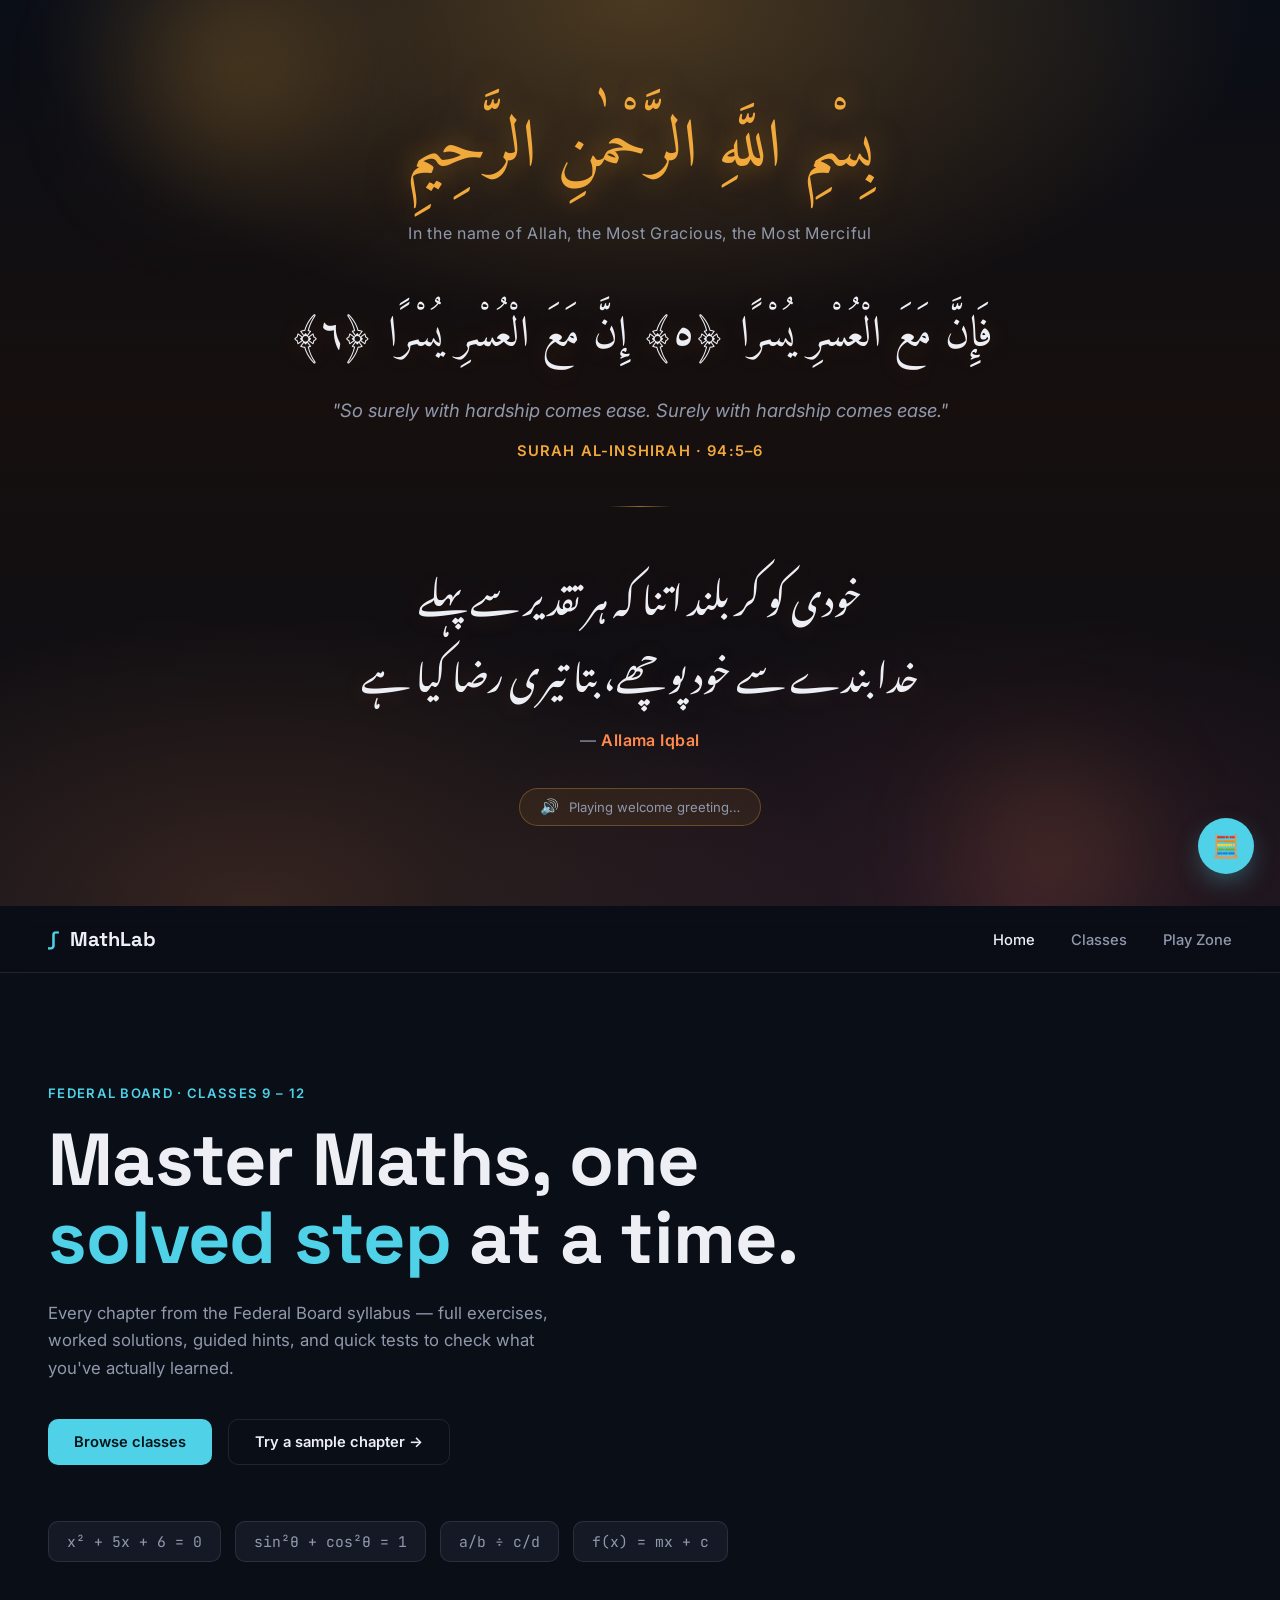
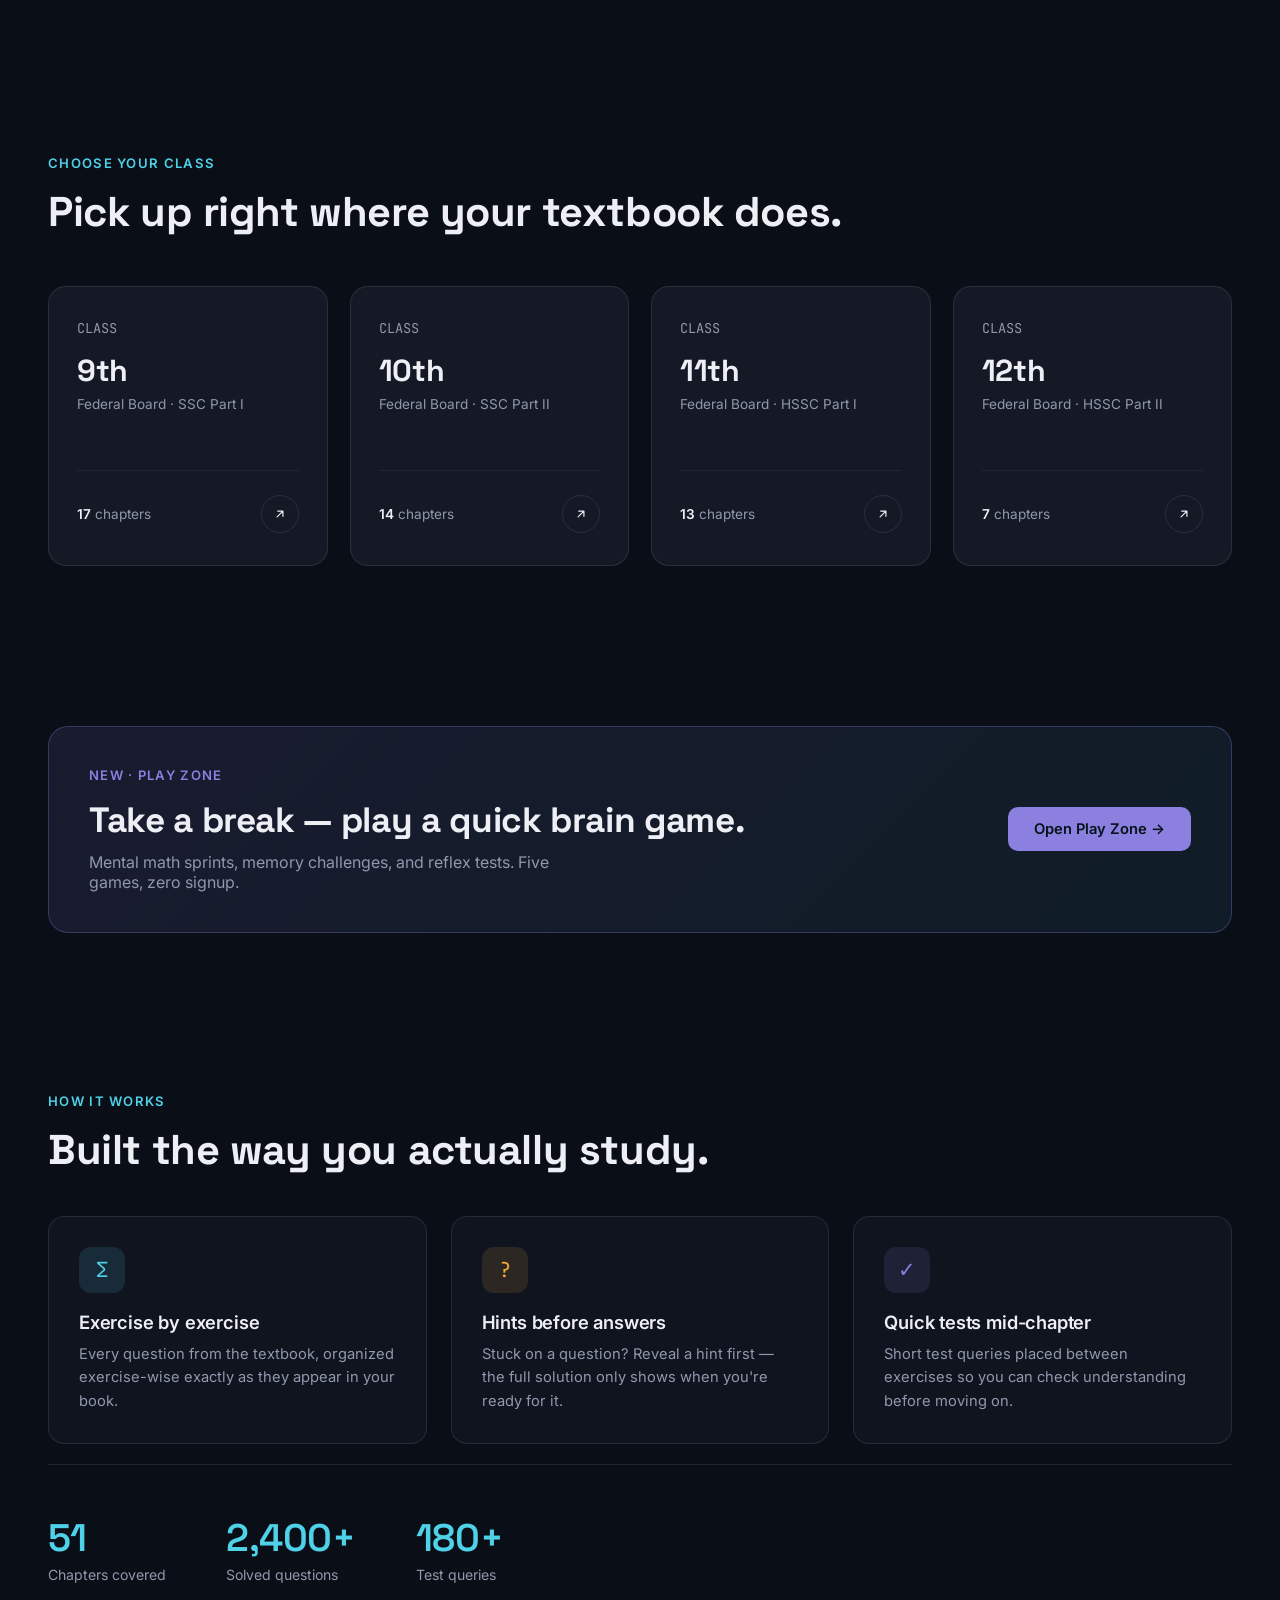
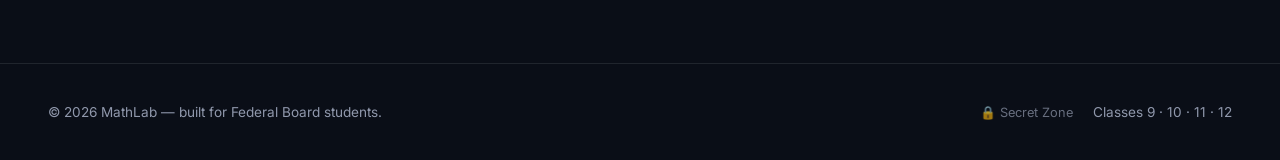
==== index.html @ 5100d020 "Add files via upload" ====
<!DOCTYPE html>
<html lang="en">
<head>
<meta charset="UTF-8">
<meta name="viewport" content="width=device-width, initial-scale=1.0">
<title>MathLab — Federal Board Maths, Classes 9–12</title>
<link rel="preconnect" href="https://fonts.googleapis.com">
<link rel="preconnect" href="https://fonts.gstatic.com" crossorigin>
<link href="https://fonts.googleapis.com/css2?family=Space+Grotesk:wght@500;600;700&family=Inter:wght@400;500;600&family=JetBrains+Mono:wght@400;500;600&family=Amiri:wght@400;700&family=Noto+Nastaliq+Urdu:wght@400;600&display=swap" rel="stylesheet">
<link rel="stylesheet" href="style.css">
<style>
  .hero{
    min-height:78vh;
    display:flex;
    flex-direction:column;
    justify-content:center;
    padding:0 48px;
  }
  .hero .section-tag{margin-bottom:20px;}
  .hero h1{
    font-size:clamp(2.6rem, 6vw, 4.6rem);
    line-height:1.05;
    max-width:780px;
  }
  .hero h1 .accent{color:var(--cyan);}
  .hero p{
    margin-top:24px;
    color:var(--ink-dim);
    max-width:520px;
    font-size:1.05rem;
    line-height:1.65;
  }
  .hero-actions{margin-top:36px; display:flex; gap:16px; flex-wrap:wrap;}

  .equation-strip{
    display:flex;
    gap:14px;
    margin-top:56px;
    flex-wrap:wrap;
  }
  .eq-chip{
    border:1px solid var(--line);
    background:var(--bg-card);
    padding:10px 18px;
    border-radius:10px;
    font-family:'JetBrains Mono', monospace;
    font-size:0.92rem;
    color:var(--ink-dim);
  }

  /* ---------- Class grid ---------- */
  .class-grid{
    display:grid;
    grid-template-columns:repeat(4, 1fr);
    gap:22px;
  }
  .class-card{
    background:var(--bg-card);
    border:1px solid var(--line);
    border-radius:18px;
    padding:32px 28px;
    position:relative;
    overflow:hidden;
    cursor:pointer;
    transition:transform 0.35s cubic-bezier(.22,1,.36,1), border-color 0.35s ease, box-shadow 0.35s ease;
    display:flex;
    flex-direction:column;
    min-height:280px;
  }
  .class-card::before{
    content:'';
    position:absolute;
    top:-40%; right:-30%;
    width:220px; height:220px;
    border-radius:50%;
    opacity:0;
    transition:opacity 0.4s ease;
    filter:blur(40px);
  }
  .class-card:nth-child(1)::before{background:var(--cyan);}
  .class-card:nth-child(2)::before{background:var(--violet);}
  .class-card:nth-child(3)::before{background:var(--amber);}
  .class-card:nth-child(4)::before{background:var(--green);}
  .class-card:hover{
    transform:translateY(-6px);
    border-color:var(--line);
    box-shadow:0 20px 40px -20px rgba(0,0,0,0.5);
  }
  .class-card:hover::before{opacity:0.22;}
  .class-num{
    font-family:'JetBrains Mono', monospace;
    color:var(--ink-dim);
    font-size:0.85rem;
    position:relative; z-index:1;
  }
  .class-card h3{
    font-size:1.9rem;
    margin-top:14px;
    position:relative; z-index:1;
  }
  .class-card .board{
    color:var(--ink-dim);
    font-size:0.85rem;
    margin-top:6px;
    position:relative; z-index:1;
  }
  .class-meta{
    margin-top:auto;
    display:flex;
    justify-content:space-between;
    align-items:center;
    padding-top:24px;
    border-top:1px solid var(--line-soft);
    position:relative; z-index:1;
  }
  .class-meta .chapters{
    font-size:0.85rem;
    color:var(--ink-dim);
  }
  .class-meta .chapters b{color:var(--ink); font-weight:600;}
  .class-arrow{
    width:38px; height:38px;
    border-radius:50%;
    border:1px solid var(--line);
    display:flex; align-items:center; justify-content:center;
    transition:transform 0.35s cubic-bezier(.22,1,.36,1), border-color 0.3s ease;
  }
  .class-card:hover .class-arrow{transform:rotate(45deg); border-color:var(--cyan);}

  /* ---------- Feature row ---------- */
  .feature-grid{
    display:grid;
    grid-template-columns:repeat(3, 1fr);
    gap:24px;
  }
  .feature{
    padding:30px;
    border:1px solid var(--line);
    border-radius:16px;
    background:var(--bg-soft);
  }
  .feature .icon{
    width:46px; height:46px;
    border-radius:12px;
    display:flex; align-items:center; justify-content:center;
    font-family:'JetBrains Mono', monospace;
    font-size:1.3rem;
    margin-bottom:18px;
  }
  .feature:nth-child(1) .icon{background:rgba(79,209,232,0.12); color:var(--cyan);}
  .feature:nth-child(2) .icon{background:rgba(242,169,59,0.12); color:var(--amber);}
  .feature:nth-child(3) .icon{background:rgba(139,127,224,0.12); color:var(--violet);}
  .feature h3{font-size:1.15rem; margin-bottom:10px; font-weight:600; font-family:'Inter',sans-serif;}
  .feature p{color:var(--ink-dim); font-size:0.92rem; line-height:1.6;}

  .stats-row{
    display:flex;
    gap:60px;
    flex-wrap:wrap;
    border-top:1px solid var(--line);
    padding-top:48px;
    margin-top:20px;
  }
  .stat h2{font-size:2.4rem; color:var(--cyan); font-weight:600;}
  .stat p{color:var(--ink-dim); font-size:0.88rem; margin-top:4px;}

  /* =========================================================
     ISLAMIC INTRO SECTION
     ========================================================= */
  .islamic-intro{
    position:relative;
    z-index:2;
    padding:90px 48px 80px;
    overflow:hidden;
    text-align:center;
    isolation:isolate;
  }

  /* Sunset glow backdrop — works standalone, and an image can be layered behind it later */
  .islamic-intro .intro-bg{
    position:absolute; inset:0; z-index:1;
    background:
      radial-gradient(ellipse 80% 60% at 50% 0%, rgba(242,169,59,0.28), transparent 60%),
      radial-gradient(ellipse 70% 50% at 20% 100%, rgba(255,138,76,0.18), transparent 65%),
      radial-gradient(ellipse 70% 50% at 80% 100%, rgba(232,99,107,0.16), transparent 65%),
      linear-gradient(180deg, #0A0E17 0%, #160F0E 45%, #0A0E17 100%);
    animation:introGlowShift 14s ease-in-out infinite;
  }
  /* If a background photo is added, it sits here, with the glow gradient as a soft overlay on top */
  .islamic-intro .intro-bg-image{
    position:absolute; inset:0; z-index:0;
    background-size:cover; background-position:center;
    opacity:0; /* becomes visible once an image URL is set */
  }
  .islamic-intro .intro-bg-image.has-image{ opacity:0.55; }

  @keyframes introGlowShift{
    0%, 100%{ filter:brightness(1) saturate(1); }
    50%{ filter:brightness(1.12) saturate(1.15); }
  }

  .intro-glow-orb{
    position:absolute; z-index:2; border-radius:50%; filter:blur(60px); pointer-events:none;
    background:radial-gradient(circle, rgba(242,169,59,0.35), transparent 70%);
    animation:introOrbFloat 10s ease-in-out infinite;
  }
  .intro-glow-orb.orb1{ width:260px; height:260px; top:-60px; left:8%; }
  .intro-glow-orb.orb2{ width:200px; height:200px; bottom:-40px; right:10%; animation-delay:-4s;
    background:radial-gradient(circle, rgba(255,138,76,0.3), transparent 70%); }

  @keyframes introOrbFloat{
    0%, 100%{ transform:translateY(0) scale(1); }
    50%{ transform:translateY(-18px) scale(1.08); }
  }

  .bismillah{
    position:relative; z-index:3;
    font-family:'Amiri', serif;
    font-size:4.2rem;
    color:#F2A93B;
    text-shadow:0 0 30px rgba(242,169,59,0.5), 0 0 70px rgba(242,169,59,0.25);
    margin-bottom:14px;
    opacity:0;
    animation:introFadeUp 1s ease forwards;
    animation-delay:0.1s;
    direction:rtl;
  }
  .bismillah-translit{
    position:relative; z-index:3;
    color:var(--ink-dim);
    font-size:1rem;
    letter-spacing:0.04em;
    margin-bottom:54px;
    opacity:0;
    animation:introFadeUp 1s ease forwards;
    animation-delay:0.25s;
  }

  .ayah-block{
    position:relative; z-index:3;
    max-width:820px;
    margin:0 auto 46px;
    opacity:0;
    animation:introFadeUp 1s ease forwards;
    animation-delay:0.4s;
  }
  .ayah-arabic{
    font-family:'Amiri', serif;
    font-size:2.7rem;
    line-height:1.8;
    color:var(--ink);
    text-shadow:0 0 24px rgba(242,169,59,0.18);
    direction:rtl;
  }
  .ayah-translation{
    color:var(--ink-dim);
    font-size:1.15rem;
    line-height:1.7;
    margin-top:20px;
    font-style:italic;
  }
  .ayah-ref{
    color:#F2A93B;
    font-size:0.92rem;
    font-weight:600;
    letter-spacing:0.08em;
    text-transform:uppercase;
    margin-top:16px;
    display:block;
  }

  .intro-divider{
    position:relative; z-index:3;
    width:64px; height:1px;
    background:linear-gradient(90deg, transparent, rgba(242,169,59,0.6), transparent);
    margin:0 auto 46px;
    opacity:0;
    animation:introFadeUp 1s ease forwards;
    animation-delay:0.55s;
  }

  .iqbal-block{
    position:relative; z-index:3;
    max-width:760px;
    margin:0 auto;
    opacity:0;
    animation:introFadeUp 1s ease forwards;
    animation-delay:0.7s;
  }
  .iqbal-sher{
    font-family:'Noto Nastaliq Urdu', serif;
    font-size:2.3rem;
    line-height:2.1;
    color:var(--ink);
    text-shadow:0 0 24px rgba(255,138,76,0.18);
    direction:rtl;
  }
  .iqbal-attribution{
    color:var(--ink-dim);
    font-size:1rem;
    margin-top:22px;
    letter-spacing:0.03em;
  }
  .iqbal-attribution b{ color:#FF8A4C; font-weight:600; }

  @keyframes introFadeUp{
    from{ opacity:0; transform:translateY(16px); }
    to{ opacity:1; transform:translateY(0); }
  }

  .audio-toggle{
    position:relative; z-index:3;
    margin:38px auto 0;
    display:flex;
    align-items:center;
    gap:10px;
    padding:10px 20px;
    border-radius:100px;
    border:1px solid rgba(242,169,59,0.3);
    background:rgba(242,169,59,0.08);
    color:var(--ink-dim);
    font-size:0.82rem;
    font-family:'Inter', sans-serif;
    cursor:pointer;
    transition:all 0.3s ease;
    opacity:0;
    animation:introFadeUp 1s ease forwards;
    animation-delay:0.85s;
  }
  .audio-toggle:hover{
    border-color:rgba(242,169,59,0.55);
    background:rgba(242,169,59,0.14);
    color:var(--ink);
  }
  .audio-icon{ font-size:0.95rem; line-height:1; }
  .audio-toggle.is-playing .audio-icon{ animation:audioPulse 1.2s ease-in-out infinite; }
  @keyframes audioPulse{
    0%, 100%{ opacity:1; transform:scale(1); }
    50%{ opacity:0.6; transform:scale(0.9); }
  }

  @media (prefers-reduced-motion: reduce){
    .islamic-intro .intro-bg, .intro-glow-orb{ animation:none; }
    .audio-toggle.is-playing .audio-icon{ animation:none; }
  }

  @media (max-width:700px){
    .islamic-intro{ padding:64px 20px 56px; }
    .bismillah{ font-size:2.4rem; }
    .ayah-arabic{ font-size:1.6rem; line-height:2.1; }
    .iqbal-sher{ font-size:1.4rem; line-height:2.3; }
    .intro-glow-orb.orb1{ width:160px; height:160px; }
    .intro-glow-orb.orb2{ width:140px; height:140px; }
  }

  @media (min-width:701px) and (max-width:1100px){
    .bismillah{ font-size:3.2rem; }
    .ayah-arabic{ font-size:2.1rem; }
    .iqbal-sher{ font-size:1.8rem; }
  }

  @media (max-width:1000px){
    .class-grid{grid-template-columns:repeat(2,1fr);}
    .feature-grid{grid-template-columns:1fr;}
  }
  @media (max-width:600px){
    .class-grid{grid-template-columns:1fr;}
  }
</style>
</head>
<body>

<canvas id="bgCanvas"></canvas>
<div class="bg-fade"></div>

<section class="islamic-intro">
  <div class="intro-bg"></div>
  <div class="intro-bg-image" id="introBgImage"></div>
  <div class="intro-glow-orb orb1"></div>
  <div class="intro-glow-orb orb2"></div>

  <div class="bismillah">بِسْمِ اللَّهِ الرَّحْمٰنِ الرَّحِيمِ</div>
  <div class="bismillah-translit">In the name of Allah, the Most Gracious, the Most Merciful</div>

  <div class="ayah-block">
    <div class="ayah-arabic">فَإِنَّ مَعَ الْعُسْرِ يُسْرًا ﴿٥﴾ إِنَّ مَعَ الْعُسْرِ يُسْرًا ﴿٦﴾</div>
    <p class="ayah-translation">"So surely with hardship comes ease. Surely with hardship comes ease."</p>
    <span class="ayah-ref">Surah Al-Inshirah · 94:5–6</span>
  </div>

  <div class="intro-divider"></div>

  <div class="iqbal-block">
    <div class="iqbal-sher">
      خودی کو کر بلند اتنا کہ ہر تقدیر سے پہلے<br>
      خدا بندے سے خود پوچھے، بتا تیری رضا کیا ہے
    </div>
    <p class="iqbal-attribution">— <b>Allama Iqbal</b></p>
  </div>

  <button class="audio-toggle" id="audioToggle" aria-label="Toggle welcome greeting audio">
    <span class="audio-icon">🔊</span>
    <span class="audio-label" id="audioLabel">Playing welcome greeting…</span>
  </button>
</section>

<div class="page-shell">
  <nav>
    <div class="logo"><span class="mark">∫</span>MathLab</div>
    <ul class="nav-links">
      <li><a href="index.html" class="active">Home</a></li>
      <li><a href="#classes">Classes</a></li>
      <li><a href="play.html">Play Zone</a></li>
    </ul>
  </nav>

  <section class="hero">
    <span class="section-tag">Federal Board · Classes 9 – 12</span>
    <h1>Master Maths, one <span class="accent">solved step</span> at a time.</h1>
    <p>Every chapter from the Federal Board syllabus — full exercises, worked solutions, guided hints, and quick tests to check what you've actually learned.</p>
    <div class="hero-actions">
      <a href="#classes" class="btn btn-primary">Browse classes</a>
      <a href="chapter.html" class="btn btn-outline">Try a sample chapter →</a>
    </div>
    <div class="equation-strip">
      <span class="eq-chip">x² + 5x + 6 = 0</span>
      <span class="eq-chip">sin²θ + cos²θ = 1</span>
      <span class="eq-chip">a/b ÷ c/d</span>
      <span class="eq-chip">f(x) = mx + c</span>
    </div>
  </section>

  <section id="classes">
    <div class="reveal" style="margin-bottom:48px;">
      <span class="section-tag">Choose Your Class</span>
      <h2 style="font-size:clamp(1.8rem,3.5vw,2.6rem);">Pick up right where your textbook does.</h2>
    </div>

    <div class="class-grid reveal">
      <a class="class-card" href="class.html?c=9">
        <span class="class-num">CLASS</span>
        <h3>9th</h3>
        <span class="board">Federal Board · SSC Part I</span>
        <div class="class-meta">
          <span class="chapters"><b>17</b> chapters</span>
          <div class="class-arrow">
            <svg width="14" height="14" viewBox="0 0 24 24" fill="none"><path d="M7 17L17 7M17 7H8M17 7V16" stroke="#EDEFF5" stroke-width="2" stroke-linecap="round" stroke-linejoin="round"/></svg>
          </div>
        </div>
      </a>

      <a class="class-card" href="class.html?c=10">
        <span class="class-num">CLASS</span>
        <h3>10th</h3>
        <span class="board">Federal Board · SSC Part II</span>
        <div class="class-meta">
          <span class="chapters"><b>14</b> chapters</span>
          <div class="class-arrow">
            <svg width="14" height="14" viewBox="0 0 24 24" fill="none"><path d="M7 17L17 7M17 7H8M17 7V16" stroke="#EDEFF5" stroke-width="2" stroke-linecap="round" stroke-linejoin="round"/></svg>
          </div>
        </div>
      </a>

      <a class="class-card" href="class.html?c=11">
        <span class="class-num">CLASS</span>
        <h3>11th</h3>
        <span class="board">Federal Board · HSSC Part I</span>
        <div class="class-meta">
          <span class="chapters"><b>13</b> chapters</span>
          <div class="class-arrow">
            <svg width="14" height="14" viewBox="0 0 24 24" fill="none"><path d="M7 17L17 7M17 7H8M17 7V16" stroke="#EDEFF5" stroke-width="2" stroke-linecap="round" stroke-linejoin="round"/></svg>
          </div>
        </div>
      </a>

      <a class="class-card" href="class.html?c=12">
        <span class="class-num">CLASS</span>
        <h3>12th</h3>
        <span class="board">Federal Board · HSSC Part II</span>
        <div class="class-meta">
          <span class="chapters"><b>7</b> chapters</span>
          <div class="class-arrow">
            <svg width="14" height="14" viewBox="0 0 24 24" fill="none"><path d="M7 17L17 7M17 7H8M17 7V16" stroke="#EDEFF5" stroke-width="2" stroke-linecap="round" stroke-linejoin="round"/></svg>
          </div>
        </div>
      </a>
    </div>
  </section>

  <section>
    <a href="play.html" class="reveal" style="display:flex; align-items:center; justify-content:space-between; gap:24px; flex-wrap:wrap; background:linear-gradient(135deg, rgba(139,127,224,0.12), rgba(79,209,232,0.08)); border:1px solid rgba(139,127,224,0.3); border-radius:20px; padding:40px; text-decoration:none;">
      <div>
        <span class="section-tag" style="color:var(--violet);">New · Play Zone</span>
        <h2 style="font-size:clamp(1.6rem,3vw,2.2rem); color:var(--ink);">Take a break — play a quick brain game.</h2>
        <p style="color:var(--ink-dim); margin-top:10px; max-width:480px;">Mental math sprints, memory challenges, and reflex tests. Five games, zero signup.</p>
      </div>
      <span class="btn btn-primary" style="background:var(--violet); flex-shrink:0;">Open Play Zone →</span>
    </a>
  </section>

  <section>
    <div class="reveal" style="margin-bottom:40px;">
      <span class="section-tag">How It Works</span>
      <h2 style="font-size:clamp(1.8rem,3.5vw,2.6rem);">Built the way you actually study.</h2>
    </div>
    <div class="feature-grid reveal">
      <div class="feature">
        <div class="icon">Σ</div>
        <h3>Exercise by exercise</h3>
        <p>Every question from the textbook, organized exercise-wise exactly as they appear in your book.</p>
      </div>
      <div class="feature">
        <div class="icon">?</div>
        <h3>Hints before answers</h3>
        <p>Stuck on a question? Reveal a hint first — the full solution only shows when you're ready for it.</p>
      </div>
      <div class="feature">
        <div class="icon">✓</div>
        <h3>Quick tests mid-chapter</h3>
        <p>Short test queries placed between exercises so you can check understanding before moving on.</p>
      </div>
    </div>

    <div class="stats-row reveal">
      <div class="stat"><h2>51</h2><p>Chapters covered</p></div>
      <div class="stat"><h2>2,400+</h2><p>Solved questions</p></div>
      <div class="stat"><h2>180+</h2><p>Test queries</p></div>
    </div>
  </section>

  <footer>
    <span>© 2026 MathLab — built for Federal Board students.</span>
    <span style="display:flex; align-items:center; gap:20px;">
      <a href="secret.html" style="color:var(--ink-dim); font-size:0.8rem; opacity:0.7; transition:opacity 0.25s ease, color 0.25s ease;" onmouseover="this.style.opacity=1; this.style.color='#8B7FE0'" onmouseout="this.style.opacity=0.7; this.style.color='var(--ink-dim)'">🔒 Secret Zone</a>
      <span>Classes 9 · 10 · 11 · 12</span>
    </span>
  </footer>
</div>

<script src="bg.js"></script>
<script>
  // Once a background photo is available, set its path here and it will
  // fade in behind the existing sunset glow gradient automatically.
  // Example: setIntroBackgroundImage('images/sunset.jpg');
  function setIntroBackgroundImage(url){
    const el = document.getElementById('introBgImage');
    if (!el) return;
    el.style.backgroundImage = `url('${url}')`;
    el.classList.add('has-image');
  }
  setIntroBackgroundImage('https://images.unsplash.com/photo-1559068285-4e4a5466e09a?fm=jpg&q=80&w=1920&auto=format&fit=crop');
</script>

<script>
  /* ===================== WELCOME GREETING (speech synthesis) ===================== */
  (function () {
    const GREETING_ARABIC = 'السَّلَامُ عَلَيْكُمْ وَرَحْمَةُ اللَّهِ وَبَرَكَاتُهُ. مَرْحَبًا بِكُمْ فِي ماث لاب.';
    const GREETING_URDU = 'السلام علیکم و رحمتہ اللہ و برکاتہ۔ میتھ لیب میں خوش آمدید۔ علم کا یہ سفر بسم اللہ سے شروع کرتے ہیں۔';

    const toggleBtn = document.getElementById('audioToggle');
    const label = document.getElementById('audioLabel');
    if (!toggleBtn) return;

    const synth = window.speechSynthesis;
    let userMuted = false;
    let hasPlayed = false;
    let voicesReady = false;
    let availableVoices = [];

    if (!synth) {
      toggleBtn.style.display = 'none';
      return;
    }

    function pickVoice(langPrefix) {
      return availableVoices.find(v => v.lang && v.lang.toLowerCase().startsWith(langPrefix)) || null;
    }

    function speakSequence() {
      synth.cancel();

      const arabicVoice = pickVoice('ar');
      const urduVoice = pickVoice('ur');

      if (!arabicVoice && !urduVoice && availableVoices.length > 0) {
        // No matching voice on this device at all — don't force English to mangle the text.
        toggleBtn.classList.remove('is-playing');
        label.textContent = 'Voice unavailable on this device';
        return;
      }

      const arabicUtter = new SpeechSynthesisUtterance(GREETING_ARABIC);
      if (arabicVoice) arabicUtter.voice = arabicVoice;
      arabicUtter.lang = arabicVoice ? arabicVoice.lang : 'ar-SA';
      arabicUtter.rate = 0.92;
      arabicUtter.pitch = 1.0;

      const urduUtter = new SpeechSynthesisUtterance(GREETING_URDU);
      if (urduVoice) urduUtter.voice = urduVoice;
      urduUtter.lang = urduVoice ? urduVoice.lang : 'ur-PK';
      urduUtter.rate = 0.92;
      urduUtter.pitch = 1.0;

      toggleBtn.classList.add('is-playing');
      label.textContent = 'Playing welcome greeting…';

      arabicUtter.onend = () => {
        if (!userMuted && urduVoice) synth.speak(urduUtter);
        else {
          toggleBtn.classList.remove('is-playing');
          label.textContent = 'Play welcome greeting';
        }
      };
      urduUtter.onend = () => {
        toggleBtn.classList.remove('is-playing');
        label.textContent = 'Play welcome greeting';
      };
      // If a voice fails entirely, still reset the UI rather than hang.
      arabicUtter.onerror = () => { toggleBtn.classList.remove('is-playing'); label.textContent = 'Play welcome greeting'; };
      urduUtter.onerror = () => { toggleBtn.classList.remove('is-playing'); label.textContent = 'Play welcome greeting'; };

      if (arabicVoice) {
        synth.speak(arabicUtter);
      } else if (urduVoice) {
        synth.speak(urduUtter);
      }
      hasPlayed = true;
    }

    function tryAutoplay() {
      if (hasPlayed || userMuted) return;
      speakSequence();
    }

    function loadVoicesThenAutoplay() {
      availableVoices = synth.getVoices();
      if (availableVoices.length) voicesReady = true;
      tryAutoplay();
    }

    if (synth.getVoices().length) {
      loadVoicesThenAutoplay();
    } else {
      synth.addEventListener('voiceschanged', loadVoicesThenAutoplay, { once: true });
    }

    // Most browsers block audio (including speech synthesis in some cases)
    // until the user interacts with the page at least once. These listeners
    // catch the first interaction and start the greeting then, if it hasn't
    // already played.
    ['click', 'scroll', 'keydown', 'touchstart'].forEach(evt => {
      window.addEventListener(evt, tryAutoplay, { once: true, passive: true });
    });

    const iconEl = toggleBtn.querySelector('.audio-icon');

    toggleBtn.addEventListener('click', () => {
      if (toggleBtn.classList.contains('is-playing')) {
        // Currently playing -> mute/stop
        userMuted = true;
        synth.cancel();
        toggleBtn.classList.remove('is-playing');
        toggleBtn.classList.add('muted');
        if (iconEl) iconEl.textContent = '🔇';
        label.textContent = 'Muted';
        setTimeout(() => {
          toggleBtn.classList.remove('muted');
          if (iconEl) iconEl.textContent = '🔊';
          label.textContent = 'Play welcome greeting';
        }, 1400);
      } else {
        // Not playing -> play (or replay) it
        userMuted = false;
        if (iconEl) iconEl.textContent = '🔊';
        speakSequence();
      }
    });
  })();
</script>

<script src="calculator.js"></script>
<script>
  const revealEls = document.querySelectorAll('.reveal');
  const observer = new IntersectionObserver((entries) => {
    entries.forEach(entry => {
      if (entry.isIntersecting) entry.target.classList.add('visible');
    });
  }, { threshold: 0.12 });
  revealEls.forEach(el => observer.observe(el));
</script>

</body>
</html>
---- style.css ----
/* =========================================================
   MathLab — Shared Styles
   Federal Board Pakistan — Classes 9–12 Mathematics
   ========================================================= */

:root{
  --bg: #0A0E17;
  --bg-soft: #10141F;
  --bg-card: #141925;
  --ink: #EDEFF5;
  --ink-dim: #9098AC;
  --cyan: #4FD1E8;
  --amber: #F2A93B;
  --violet: #8B7FE0;
  --green: #5FD095;
  --red: #E8636B;
  --line: rgba(237,239,245,0.10);
  --line-soft: rgba(237,239,245,0.06);
}

*{margin:0; padding:0; box-sizing:border-box;}

html{scroll-behavior:smooth;}

body{
  background:var(--bg);
  color:var(--ink);
  font-family:'Inter', sans-serif;
  position:relative;
  min-height:100vh;
}

h1,h2,h3,h4,.display{
  font-family:'Space Grotesk', sans-serif;
  letter-spacing:-0.01em;
}

.formula, .mono{
  font-family:'JetBrains Mono', monospace;
}

a{color:inherit; text-decoration:none;}

@media (prefers-reduced-motion: reduce){
  *{animation:none !important; transition:none !important;}
}

/* ---------- Live wallpaper canvas ---------- */
#bgCanvas{
  position:fixed;
  inset:0;
  z-index:0;
  pointer-events:none;
}

.bg-fade{
  position:fixed;
  inset:0;
  z-index:0;
  pointer-events:none;
  background:radial-gradient(circle at 50% 0%, rgba(10,14,23,0.15) 0%, rgba(10,14,23,0.55) 100%);
}

.page-shell{
  position:relative;
  z-index:1;
}

/* ---------- Nav ---------- */
nav{
  position:sticky;
  top:0;
  z-index:50;
  display:flex;
  justify-content:space-between;
  align-items:center;
  padding:20px 48px;
  background:rgba(10,14,23,0.7);
  backdrop-filter:blur(14px);
  border-bottom:1px solid var(--line);
}
.logo{
  font-family:'Space Grotesk', sans-serif;
  font-weight:700;
  font-size:1.25rem;
  display:flex;
  align-items:center;
  gap:10px;
}
.logo .mark{
  color:var(--cyan);
  font-family:'JetBrains Mono', monospace;
}
.nav-links{
  display:flex;
  gap:36px;
  list-style:none;
  align-items:center;
}
.nav-links a{
  color:var(--ink-dim);
  font-size:0.92rem;
  font-weight:500;
  transition:color 0.25s ease;
}
.nav-links a:hover, .nav-links a.active{color:var(--ink);}
.breadcrumb{
  color:var(--ink-dim);
  font-size:0.88rem;
  display:flex;
  gap:8px;
  align-items:center;
}
.breadcrumb a:hover{color:var(--cyan);}
.breadcrumb .sep{opacity:0.4;}
.breadcrumb .current{color:var(--ink);}

/* ---------- Buttons ---------- */
.btn{
  display:inline-flex;
  align-items:center;
  gap:8px;
  padding:13px 26px;
  border-radius:10px;
  font-size:0.92rem;
  font-weight:600;
  cursor:pointer;
  border:none;
  font-family:'Inter', sans-serif;
  transition:transform 0.25s cubic-bezier(.22,1,.36,1), box-shadow 0.25s ease, background 0.25s ease, border-color 0.25s ease;
}
.btn-primary{
  background:var(--cyan);
  color:#06141A;
}
.btn-primary:hover{
  transform:translateY(-2px);
  box-shadow:0 10px 24px -8px rgba(79,209,232,0.45);
}
.btn-outline{
  background:transparent;
  border:1px solid var(--line);
  color:var(--ink);
}
.btn-outline:hover{
  border-color:var(--cyan);
  color:var(--cyan);
}
.btn-sm{padding:9px 18px; font-size:0.85rem;}
.btn:focus-visible{outline:2px solid var(--cyan); outline-offset:2px;}

/* ---------- Section utilities ---------- */
section{
  padding:80px 48px;
  position:relative;
}
.section-tag{
  color:var(--cyan);
  font-size:0.82rem;
  font-weight:600;
  letter-spacing:0.1em;
  text-transform:uppercase;
  margin-bottom:14px;
  display:block;
}
.reveal{
  opacity:0;
  transform:translateY(28px);
  transition:opacity 0.7s cubic-bezier(.22,1,.36,1), transform 0.7s cubic-bezier(.22,1,.36,1);
}
.reveal.visible{opacity:1; transform:translateY(0);}

/* ---------- Footer ---------- */
footer{
  border-top:1px solid var(--line);
  padding:40px 48px;
  display:flex;
  justify-content:space-between;
  align-items:center;
  flex-wrap:wrap;
  gap:16px;
  color:var(--ink-dim);
  font-size:0.85rem;
  position:relative;
  z-index:1;
}

@media (max-width:860px){
  nav{padding:16px 20px;}
  .nav-links{gap:18px;}
  .nav-links span.hide-mobile{display:none;}
  section{padding:56px 20px;}
}
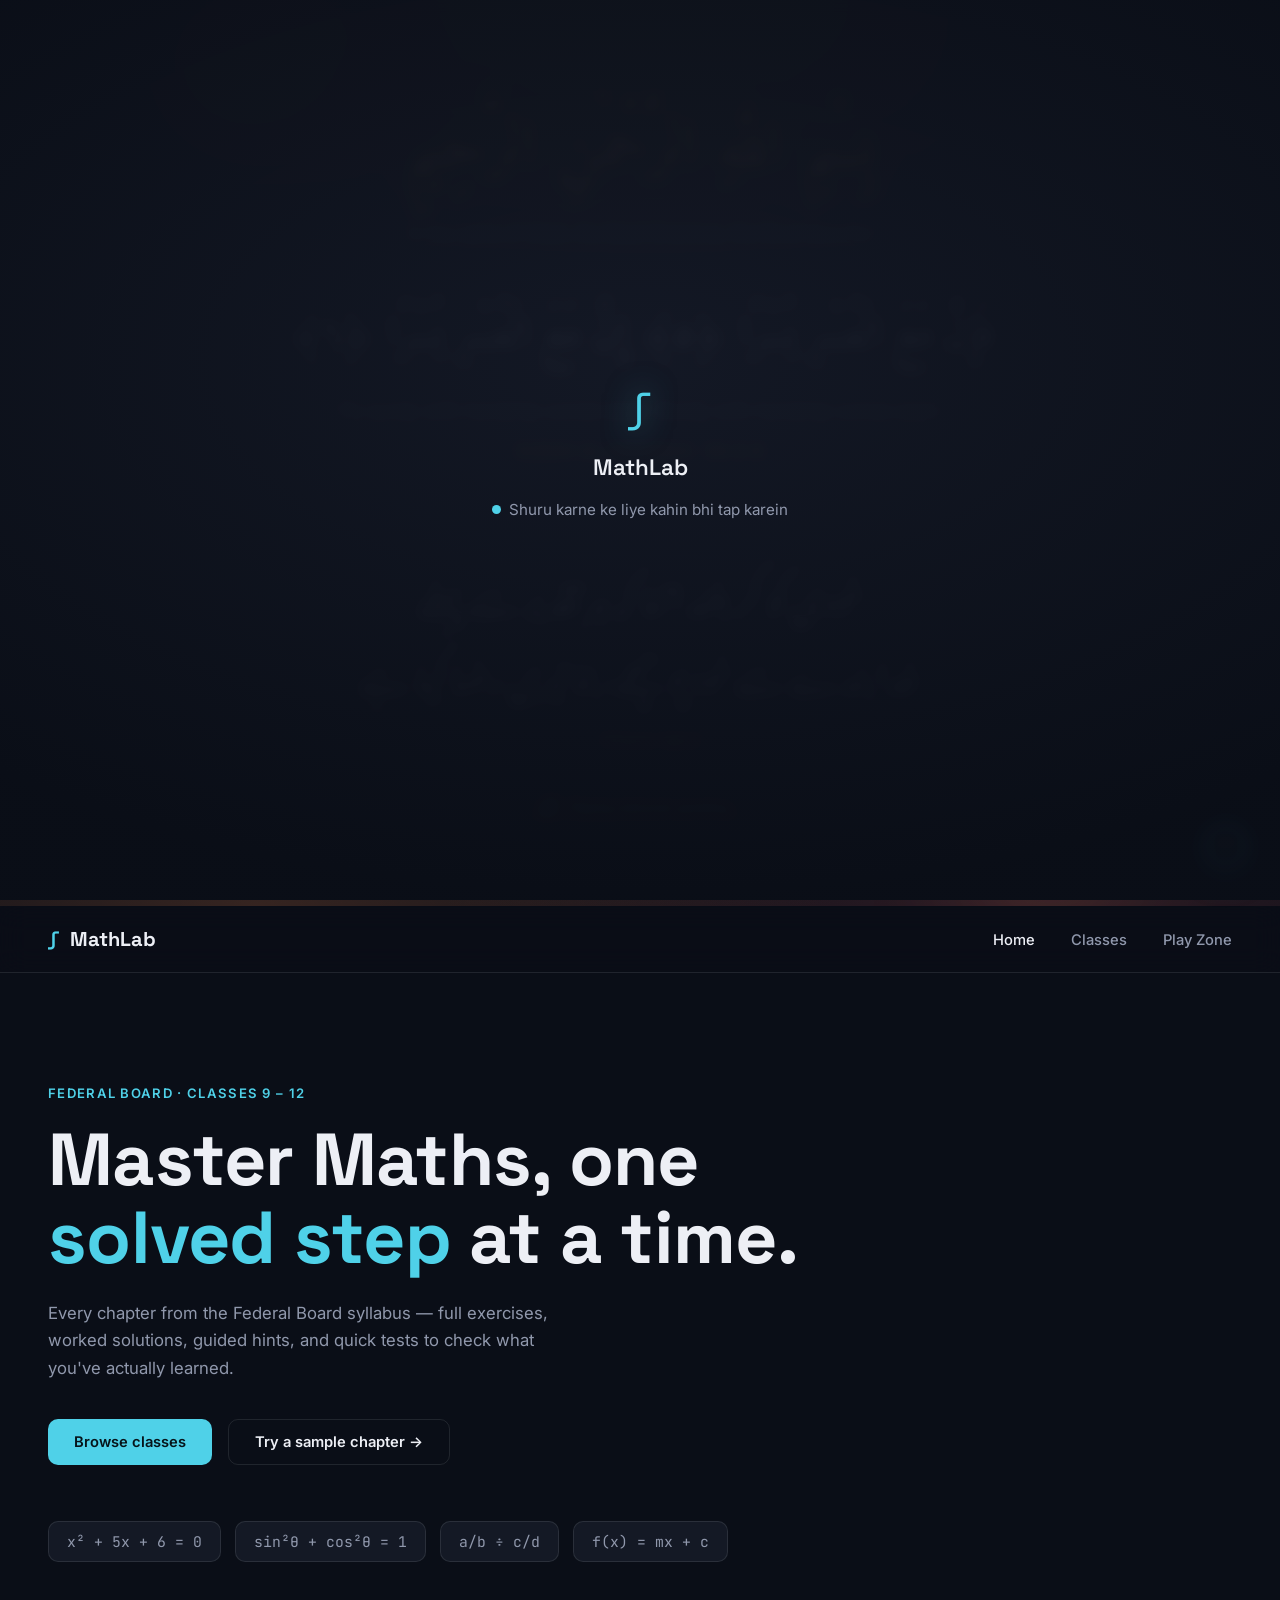
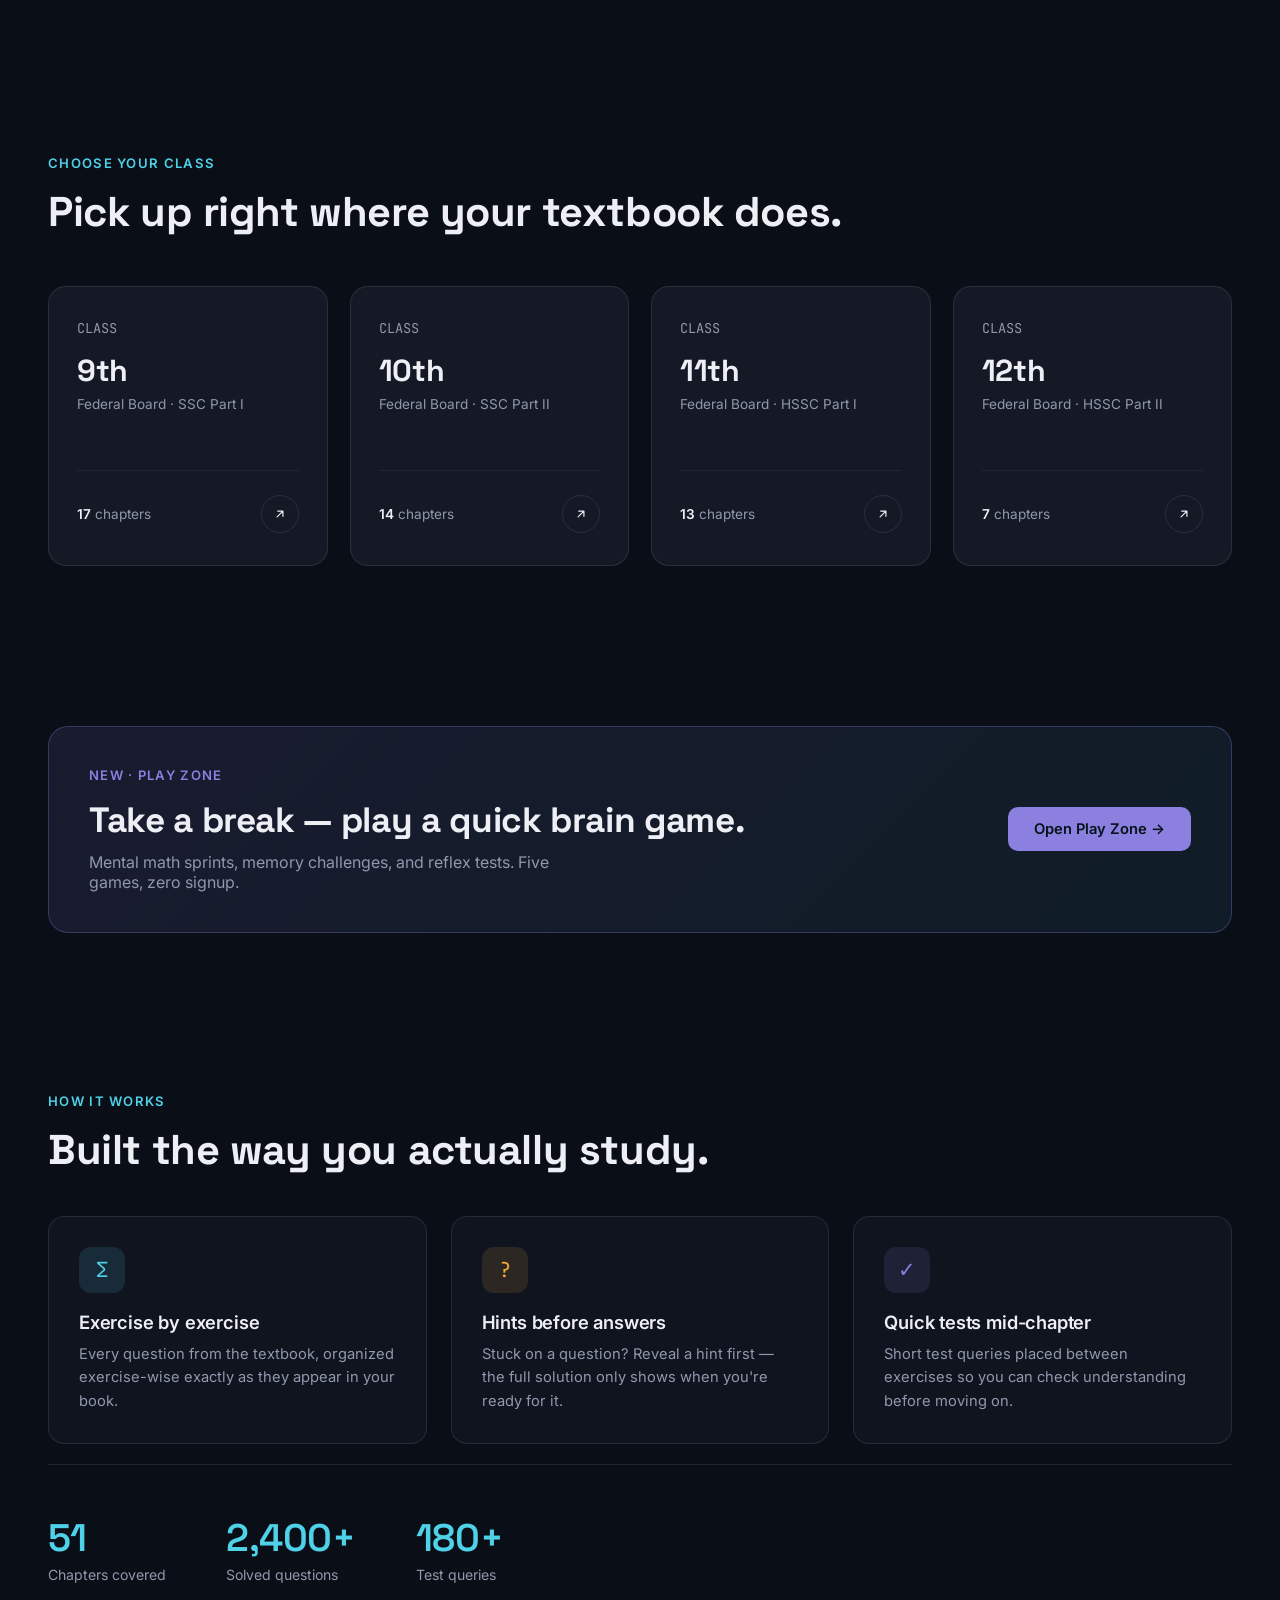
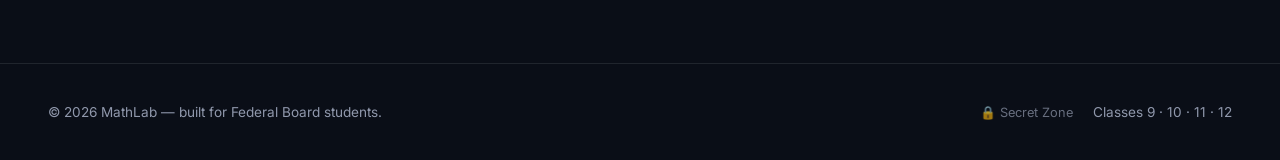
==== commit 7ea1a62f: "Implement tap-to-enter overlay for user interaction Add tap-to-enter overlay for greeting and audio " ====
--- a/index.html
+++ b/index.html
@@ -366,9 +366,52 @@
   @media (max-width:600px){
     .class-grid{grid-template-columns:1fr;}
   }
+
+  /* ---------- Tap-to-enter overlay (lets the greeting start on the
+     very first tap, instead of silently waiting for one) ---------- */
+  #mlEnterOverlay{
+    position:fixed; inset:0; z-index:9999;
+    display:flex; flex-direction:column; align-items:center; justify-content:center;
+    gap:18px;
+    background:radial-gradient(ellipse 80% 60% at 50% 40%, rgba(20,25,38,0.97), rgba(10,14,23,0.99));
+    backdrop-filter:blur(6px);
+    cursor:pointer;
+    text-align:center;
+    padding:24px;
+    transition:opacity 0.5s ease;
+  }
+  #mlEnterOverlay.ml-hide{ opacity:0; pointer-events:none; }
+  #mlEnterOverlay .ml-mark{
+    font-family:'JetBrains Mono', monospace; font-size:2.6rem; color:var(--cyan);
+    text-shadow:0 0 30px rgba(79,209,232,0.5);
+  }
+  #mlEnterOverlay .ml-title{
+    font-family:'Space Grotesk', sans-serif; font-size:1.4rem; color:var(--ink); font-weight:600;
+  }
+  #mlEnterOverlay .ml-hint{
+    font-family:'Inter', sans-serif; font-size:0.95rem; color:var(--ink-dim);
+    display:flex; align-items:center; gap:8px;
+  }
+  #mlEnterOverlay .ml-hint .ml-pulse{
+    width:9px; height:9px; border-radius:50%; background:var(--cyan);
+    animation:mlPulseDot 1.3s ease-in-out infinite;
+  }
+  @keyframes mlPulseDot{
+    0%, 100%{ transform:scale(1); opacity:1; }
+    50%{ transform:scale(1.6); opacity:0.4; }
+  }
+  @media (prefers-reduced-motion: reduce){
+    #mlEnterOverlay .ml-hint .ml-pulse{ animation:none; }
+  }
 </style>
 </head>
 <body>
+
+<div id="mlEnterOverlay">
+  <div class="ml-mark">∫</div>
+  <div class="ml-title">MathLab</div>
+  <div class="ml-hint"><span class="ml-pulse"></span>Shuru karne ke liye kahin bhi tap karein</div>
+</div>
 
 <canvas id="bgCanvas"></canvas>
 <div class="bg-fade"></div>
@@ -567,9 +610,28 @@
     let voicesReady = false;
     let availableVoices = [];
 
+    // Sirf isi browser tab/session ke liye yaad rakhta hai ke greeting
+    // pehle chal chuki hai. Tab/browser band karke dobara kholne par
+    // ye khud-ba-khud reset ho jata hai (sessionStorage ka tareeqa).
+    const SESSION_FLAG = 'mathlab_greeting_played';
+    function alreadyPlayedThisSession() {
+      try { return sessionStorage.getItem(SESSION_FLAG) === '1'; }
+      catch (e) { return false; }
+    }
+    function markPlayedThisSession() {
+      try { sessionStorage.setItem(SESSION_FLAG, '1'); } catch (e) {}
+    }
+
     if (!synth) {
       toggleBtn.style.display = 'none';
       return;
+    }
+
+    // Agar is session me greeting pehle hi chal chuki hai, to default
+    // label "Playing welcome greeting…" ki jagah "Play welcome greeting"
+    // dikhayen (kyunke ab khud-ba-khud nahi chalegi, sirf button se).
+    if (alreadyPlayedThisSession()) {
+      label.textContent = 'Play welcome greeting';
     }
 
     function pickVoice(langPrefix) {
@@ -619,17 +681,50 @@
       arabicUtter.onerror = () => { toggleBtn.classList.remove('is-playing'); label.textContent = 'Play welcome greeting'; };
       urduUtter.onerror = () => { toggleBtn.classList.remove('is-playing'); label.textContent = 'Play welcome greeting'; };
 
+      // IMPORTANT: hasPlayed/session ko sirf tab "played" mark karna hai
+      // jab browser ne wakai bolna shuru kar diya ho (onstart event).
+      // Sirf .speak() call karna kaafi nahi — agar browser ne gesture
+      // na hone ki waja se silently block kiya, to onstart kabhi nahi
+      // chalega, aur hum theek se yaad rakhenge k abhi tak nahi chala,
+      // taake agla real tap usay theek se chala sake.
+      arabicUtter.onstart = () => { hasPlayed = true; markPlayedThisSession(); };
+      urduUtter.onstart = () => { hasPlayed = true; markPlayedThisSession(); };
+
       if (arabicVoice) {
         synth.speak(arabicUtter);
       } else if (urduVoice) {
         synth.speak(urduUtter);
       }
-      hasPlayed = true;
     }
 
     function tryAutoplay() {
-      if (hasPlayed || userMuted) return;
+      // Khud-ba-khud (autoplay) sirf tab chalega jab is session me
+      // pehle na chali ho. Manual button press hamesha kaam karega
+      // (wo seperate click handler se aata hai, ye function nahi).
+      if (hasPlayed || userMuted || alreadyPlayedThisSession()) return;
+      if (!availableVoices.length) availableVoices = synth.getVoices();
       speakSequence();
+    }
+
+    /* ---- Tap-to-enter overlay ----
+       Browsers (mobile khaaskar) audio/speech ko bina kisi user-tap
+       ke chalne nahi detay — ye fixed rule hai, JS se bypass nahi ho
+       sakta. Is liye ek overlay dikhate hain jis par pehla tap hi
+       greeting shuru kar deta hai, taake user ko confusion na ho
+       k "button kyun dabana pad raha hai". */
+    const enterOverlay = document.getElementById('mlEnterOverlay');
+    if (enterOverlay) {
+      if (alreadyPlayedThisSession() || userMuted) {
+        enterOverlay.remove();
+      } else {
+        const dismissOverlay = () => {
+          enterOverlay.classList.add('ml-hide');
+          setTimeout(() => enterOverlay.remove(), 550);
+          tryAutoplay();
+        };
+        enterOverlay.addEventListener('click', dismissOverlay, { once: true });
+        enterOverlay.addEventListener('touchstart', dismissOverlay, { once: true, passive: true });
+      }
     }
 
     function loadVoicesThenAutoplay() {
